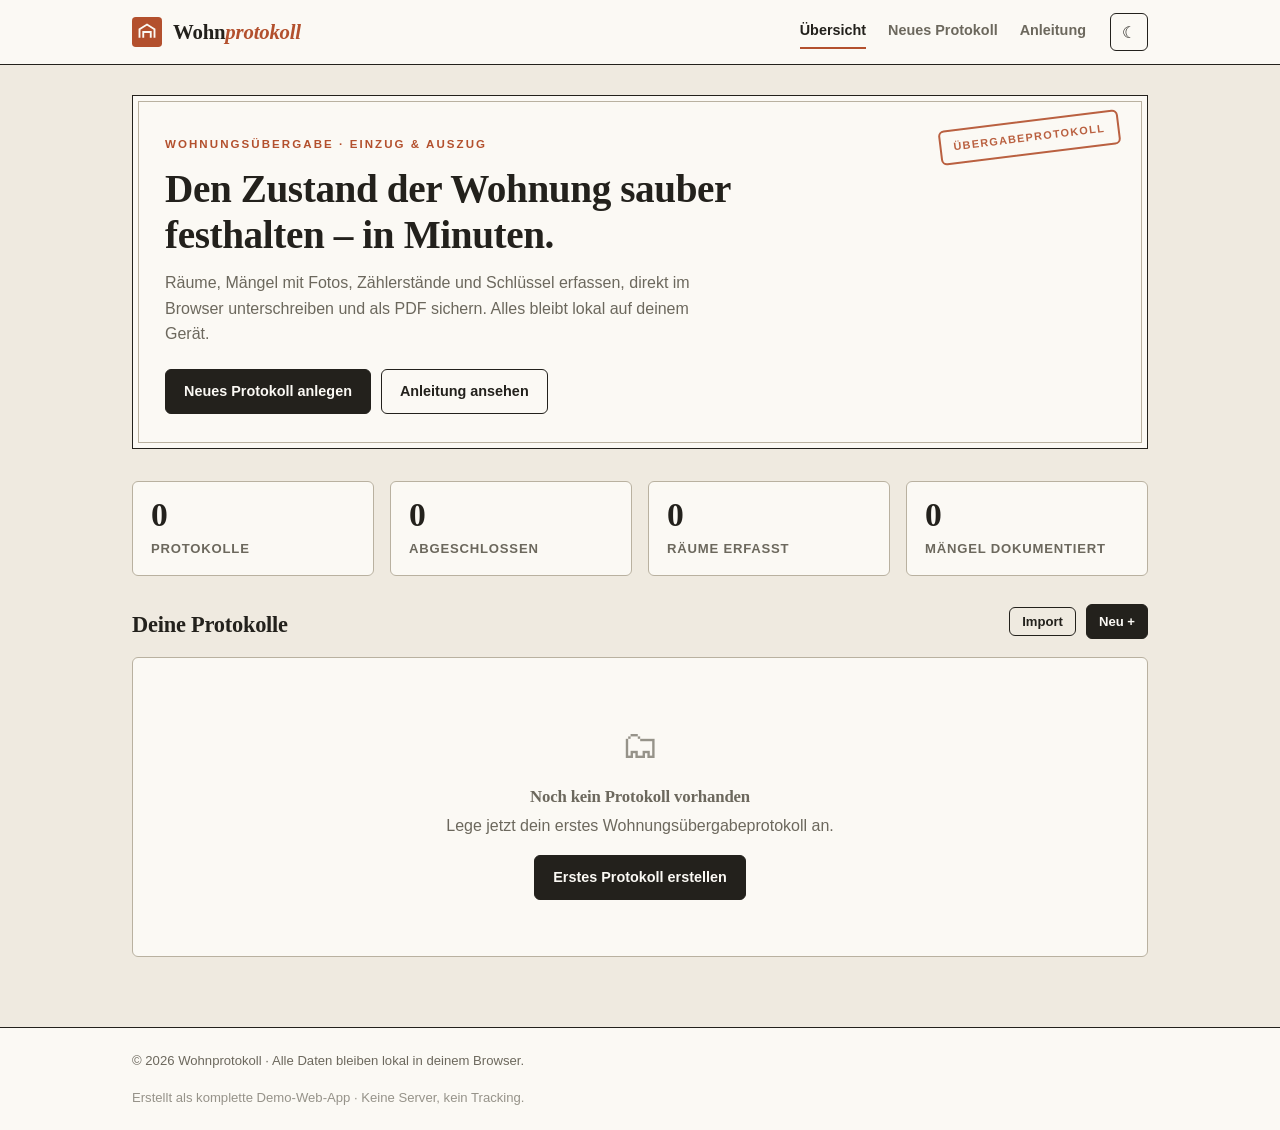
==== index.html @ 3a3f7403 "Wohnprotokoll: digitale Wohnungsübergabe (SPA) Vollständige Web-App für Einzugs-/Auszugsprotokolle: " ====
<!DOCTYPE html>
<html lang="de">
<head>
  <meta charset="UTF-8" />
  <meta name="viewport" content="width=device-width, initial-scale=1.0" />
  <meta name="description" content="Wohnprotokoll – Digitales Wohnungsübergabeprotokoll für Einzug und Auszug. Räume, Mängel, Zählerstände, Schlüssel und Unterschrift in einem Tool." />
  <meta name="theme-color" content="#4f46e5" />
  <title>Wohnprotokoll – Digitale Wohnungsübergabe</title>
  <link rel="icon" href="data:image/svg+xml,<svg xmlns='http://www.w3.org/2000/svg' viewBox='0 0 32 32'><rect width='32' height='32' fill='%23b3502d'/><path d='M8 22V13l8-5 8 5v9' fill='none' stroke='%23fbf9f4' stroke-width='2'/><path d='M12 22v-6h8v6' fill='none' stroke='%23fbf9f4' stroke-width='2'/></svg>" />
  <link rel="stylesheet" href="styles.css" />
</head>
<body>
  <!-- ============ TOPBAR ============ -->
  <header class="topbar">
    <div class="topbar__inner">
      <a class="brand" href="#/" data-link>
        <svg class="brand__logo" viewBox="0 0 32 32" aria-hidden="true">
          <rect width="32" height="32" rx="4" fill="currentColor"/>
          <path d="M8 22V13l8-5 8 5v9" fill="none" stroke="var(--surface)" stroke-width="2"/>
          <path d="M12 22v-6h8v6" fill="none" stroke="var(--surface)" stroke-width="2"/>
        </svg>
        <span class="brand__name">Wohn<span>protokoll</span></span>
      </a>
      <nav class="topnav">
        <a href="#/" data-link>Übersicht</a>
        <a href="#/neu" data-link>Neues Protokoll</a>
        <a href="#/info" data-link>Anleitung</a>
      </nav>
      <div class="topbar__actions">
        <button class="icon-btn" id="themeToggle" title="Hell / Dunkel umschalten" aria-label="Theme umschalten">☾</button>
      </div>
    </div>
  </header>

  <!-- ============ APP ROOT ============ -->
  <main id="app" class="app"></main>

  <!-- ============ TOASTS ============ -->
  <div id="toasts" class="toasts" aria-live="polite"></div>

  <!-- ============ FOOTER ============ -->
  <footer class="footer">
    <div class="footer__inner">
      <p>© <span id="year"></span> Wohnprotokoll · Alle Daten bleiben lokal in deinem Browser.</p>
      <p class="footer__muted">Erstellt als komplette Demo-Web-App · Keine Server, kein Tracking.</p>
    </div>
  </footer>

  <script src="storage.js"></script>
  <script src="app.js"></script>
</body>
</html>
---- styles.css ----
/* =========================================================
   Wohnprotokoll – Stylesheet
   Redaktioneller "Dokument"-Look: Papier, Tinte, Terrakotta-Akzent,
   Serifen-Headlines, Haarlinien statt Verläufe.
   ========================================================= */

:root {
  --paper: #efeae0;
  --surface: #fbf9f4;
  --surface-2: #f1ece1;
  --ink: #23211c;
  --ink-soft: #6c685d;
  --line: #d9d3c5;
  --line-strong: #b9b1a0;
  --accent: #b3502d;
  --accent-600: #8e3e22;
  --accent-soft: #f1e2d7;
  --ok: #4d7240;
  --ok-soft: #e4ead9;
  --warn: #a9791f;
  --warn-soft: #f1e7cd;
  --bad: #a23030;
  --bad-soft: #efdcd8;
  --radius: 6px;
  --radius-sm: 4px;
  --maxw: 1060px;
  --serif: "Iowan Old Style", "Palatino Linotype", "Book Antiqua", Georgia, "Times New Roman", serif;
  --sans: "Inter", -apple-system, BlinkMacSystemFont, "Segoe UI", Roboto, Helvetica, Arial, sans-serif;
  --mono: "SFMono-Regular", "JetBrains Mono", "Consolas", ui-monospace, monospace;
}

[data-theme="dark"] {
  --paper: #18160f;
  --surface: #211e16;
  --surface-2: #2a2619;
  --ink: #e9e3d4;
  --ink-soft: #a39d8c;
  --line: #38332476;
  --line: #39342a;
  --line-strong: #4f4938;
  --accent: #cf7048;
  --accent-600: #b35a35;
  --accent-soft: #2c2318;
  --ok-soft: #232b1c;
  --warn-soft: #2e2814;
  --bad-soft: #2e1c1a;
}

* { box-sizing: border-box; }
html, body { margin: 0; padding: 0; }

body {
  font-family: var(--sans);
  background: var(--paper);
  color: var(--ink);
  line-height: 1.6;
  -webkit-font-smoothing: antialiased;
  display: flex;
  flex-direction: column;
  min-height: 100vh;
  /* feine Papierstruktur */
  background-image: radial-gradient(var(--line) 0.5px, transparent 0.5px);
  background-size: 22px 22px;
}

h1, h2, h3 { font-family: var(--serif); font-weight: 600; line-height: 1.18; margin: 0 0 .4em; letter-spacing: -.01em; }
h1 { font-size: clamp(1.7rem, 3.2vw, 2.45rem); }
h2 { font-size: 1.4rem; }
h3 { font-size: 1.05rem; }
p { margin: 0 0 1rem; }
a { color: var(--accent); text-decoration: none; }
a:hover { text-decoration: underline; text-underline-offset: 3px; }

.kicker { font-family: var(--sans); font-size: .72rem; font-weight: 700; text-transform: uppercase; letter-spacing: .18em; color: var(--accent); }

/* ---------- Topbar ---------- */
.topbar {
  position: sticky; top: 0; z-index: 50;
  background: var(--surface);
  border-bottom: 1.5px solid var(--ink);
}
.topbar__inner {
  max-width: var(--maxw); margin: 0 auto; padding: 0 22px;
  height: 64px; display: flex; align-items: center; gap: 24px;
}
.brand { display: flex; align-items: center; gap: 11px; color: var(--ink); }
.brand:hover { text-decoration: none; }
.brand__logo { width: 30px; height: 30px; display: block; color: var(--accent); }
.brand__name { font-family: var(--serif); font-size: 1.3rem; font-weight: 600; letter-spacing: -.01em; }
.brand__name span { font-style: italic; color: var(--accent); }
.topnav { display: flex; gap: 22px; margin-left: auto; }
.topnav a {
  color: var(--ink-soft); font-weight: 600; font-size: .9rem;
  padding: 4px 0; border-bottom: 2px solid transparent; transition: .15s;
}
.topnav a:hover { color: var(--ink); text-decoration: none; }
.topnav a.active { color: var(--ink); border-bottom-color: var(--accent); }
.topbar__actions { display: flex; gap: 8px; }
.icon-btn {
  border: 1.5px solid var(--ink); background: transparent; color: var(--ink);
  width: 38px; height: 38px; border-radius: var(--radius); cursor: pointer; font-size: 1rem;
  display: grid; place-items: center; transition: .15s;
}
.icon-btn:hover { background: var(--ink); color: var(--surface); }

/* ---------- Layout ---------- */
.app { flex: 1; max-width: var(--maxw); width: 100%; margin: 0 auto; padding: 30px 22px 70px; }
.footer { border-top: 1.5px solid var(--ink); background: var(--surface); }
.footer__inner { max-width: var(--maxw); margin: 0 auto; padding: 22px; color: var(--ink-soft); font-size: .82rem; }
.footer__muted { opacity: .7; margin: 0; }

/* ---------- Masthead (statt Verlaufs-Hero) ---------- */
.masthead {
  border: 1.5px solid var(--ink); background: var(--surface);
  padding: 34px 32px; margin-bottom: 32px; position: relative;
}
.masthead::before {
  content: ""; position: absolute; inset: 5px; border: 1px solid var(--line-strong); pointer-events: none;
}
.masthead__in { position: relative; max-width: 640px; }
.masthead h1 { margin: 10px 0 12px; }
.masthead p { color: var(--ink-soft); max-width: 540px; }
.masthead .btn-row { margin-top: 22px; }
.stamp {
  position: absolute; top: 24px; right: 28px; transform: rotate(-7deg);
  border: 2px solid var(--accent); color: var(--accent); border-radius: var(--radius);
  font-family: var(--sans); font-weight: 800; text-transform: uppercase; letter-spacing: .12em;
  font-size: .68rem; padding: 7px 12px; opacity: .9;
}
@media (max-width: 560px){ .stamp { display: none; } }

/* ---------- Buttons ---------- */
.btn {
  display: inline-flex; align-items: center; gap: 8px; cursor: pointer;
  border: 1.5px solid var(--ink); border-radius: var(--radius);
  padding: 10px 18px; font-weight: 700; font-size: .9rem; font-family: var(--sans);
  background: transparent; color: var(--ink); transition: .14s; text-decoration: none;
}
.btn:hover { text-decoration: none; }
.btn:active { transform: translateY(1px); }
.btn--primary { background: var(--ink); color: var(--surface); border-color: var(--ink); }
.btn--primary:hover { background: var(--accent); border-color: var(--accent); }
.btn--ghost { background: transparent; }
.btn--ghost:hover { background: var(--surface-2); }
.btn--danger { border-color: var(--bad); color: var(--bad); }
.btn--danger:hover { background: var(--bad); color: var(--surface); }
.btn--sm { padding: 6px 12px; font-size: .82rem; }
.btn--block { width: 100%; justify-content: center; }
.btn:disabled { opacity: .45; cursor: not-allowed; }

/* ---------- Cards & grids ---------- */
.card {
  background: var(--surface); border: 1.5px solid var(--line-strong);
  border-radius: var(--radius); padding: 22px;
}
.grid { display: grid; gap: 16px; }
.grid--stats { grid-template-columns: repeat(auto-fit, minmax(170px, 1fr)); }
.grid--cards { grid-template-columns: repeat(auto-fill, minmax(290px, 1fr)); }
.grid--2 { grid-template-columns: 1fr 1fr; }
@media (max-width: 640px){ .grid--2 { grid-template-columns: 1fr; } }

.stat { background: var(--surface); border: 1.5px solid var(--line-strong); border-radius: var(--radius); padding: 16px 18px; }
.stat__num { font-family: var(--serif); font-size: 2.1rem; font-weight: 600; line-height: 1; }
.stat__label { color: var(--ink-soft); font-size: .82rem; font-weight: 600; margin-top: 6px; text-transform: uppercase; letter-spacing: .06em; }

/* ---------- Section header ---------- */
.section-head { display: flex; align-items: flex-end; justify-content: space-between; gap: 12px; margin: 6px 0 18px; flex-wrap: wrap; }
.section-head h2 { margin: 0; }

/* ---------- Protocol cards ---------- */
.pcard { display: flex; flex-direction: column; cursor: pointer; transition: .14s; overflow: hidden; padding: 0; }
.pcard:hover { border-color: var(--ink); transform: translateY(-2px); }
.pcard__top { padding: 18px 20px 14px; }
.pcard__type { display: inline-block; font-size: .68rem; font-weight: 800; text-transform: uppercase; letter-spacing: .12em; padding: 2px 0; margin-bottom: 12px; border-bottom: 2px solid; }
.type--einzug { color: var(--ok); }
.type--auszug { color: var(--warn); }
.pcard__addr { font-family: var(--serif); font-weight: 600; font-size: 1.15rem; }
.pcard__sub { color: var(--ink-soft); font-size: .85rem; }
.pcard__foot { display: flex; align-items: center; justify-content: space-between; padding: 11px 20px; border-top: 1px solid var(--line); font-size: .78rem; color: var(--ink-soft); }

/* ---------- Stepper (nummeriert, redaktionell) ---------- */
.stepper { display: flex; gap: 0; margin: 0 0 28px; border: 1.5px solid var(--line-strong); border-radius: var(--radius); overflow: hidden; overflow-x: auto; }
.step {
  display: flex; align-items: center; gap: 10px; padding: 12px 16px; cursor: pointer;
  font-weight: 600; font-size: .85rem; color: var(--ink-soft); white-space: nowrap; transition: .14s;
  border-right: 1px solid var(--line); flex: 1; min-width: max-content; background: var(--surface);
}
.step:last-child { border-right: none; }
.step:hover { background: var(--surface-2); color: var(--ink); }
.step.active { background: var(--ink); color: var(--surface); }
.step__dot { font-family: var(--mono); font-size: .82rem; font-weight: 700; opacity: .85; }
.step.done:not(.active) .step__dot { color: var(--ok); }

/* ---------- Forms ---------- */
.form-grid { display: grid; gap: 16px; grid-template-columns: 1fr 1fr; }
@media (max-width: 640px){ .form-grid { grid-template-columns: 1fr; } }
.field { display: flex; flex-direction: column; gap: 6px; }
.field--full { grid-column: 1 / -1; }
.field label { font-weight: 600; font-size: .8rem; text-transform: uppercase; letter-spacing: .05em; color: var(--ink-soft); }
.field .hint { color: var(--ink-soft); font-size: .78rem; }
input, select, textarea {
  font-family: inherit; font-size: .95rem; color: var(--ink);
  background: var(--surface); border: 1.5px solid var(--line-strong);
  border-radius: var(--radius-sm); padding: 10px 12px; transition: .14s; width: 100%;
}
input:focus, select:focus, textarea:focus { outline: none; border-color: var(--accent); box-shadow: inset 0 -2px 0 var(--accent); }
textarea { resize: vertical; min-height: 80px; }

/* ---------- Segmented control ---------- */
.segmented { display: inline-flex; border: 1.5px solid var(--ink); border-radius: var(--radius); overflow: hidden; }
.segmented button { border: none; background: transparent; color: var(--ink-soft); font-weight: 700; padding: 8px 20px; cursor: pointer; font-family: var(--sans); transition: .14s; border-right: 1.5px solid var(--ink); }
.segmented button:last-child { border-right: none; }
.segmented button.active { background: var(--ink); color: var(--surface); }

/* ---------- Room cards ---------- */
.room { border: 1.5px solid var(--line-strong); border-radius: var(--radius); margin-bottom: 16px; overflow: hidden; background: var(--surface); }
.room__head { display: flex; align-items: center; gap: 12px; padding: 13px 18px; border-bottom: 1px solid var(--line); }
.room__head input.room__name { font-family: var(--serif); font-weight: 600; font-size: 1.1rem; background: transparent; border: 1px solid transparent; max-width: 280px; padding: 4px 6px; }
.room__head input.room__name:hover { border-color: var(--line); }
.room__head input.room__name:focus { box-shadow: none; border-color: var(--accent); }
.room__body { padding: 18px; }
.room__meta { display: flex; gap: 8px; align-items: center; margin-left: auto; }

.cond-pills { display: flex; gap: 0; flex-wrap: wrap; margin-bottom: 16px; border: 1.5px solid var(--line-strong); border-radius: var(--radius); overflow: hidden; width: fit-content; }
.cond-pill { padding: 8px 16px; border: none; border-right: 1.5px solid var(--line-strong); background: var(--surface); cursor: pointer; font-weight: 600; font-size: .84rem; color: var(--ink-soft); transition: .14s; }
.cond-pill:last-child { border-right: none; }
.cond-pill[data-cond="gut"].active { background: var(--ok-soft); color: var(--ok); }
.cond-pill[data-cond="mittel"].active { background: var(--warn-soft); color: var(--warn); }
.cond-pill[data-cond="maengel"].active { background: var(--bad-soft); color: var(--bad); }

/* ---------- Defects ---------- */
.defect { display: flex; gap: 10px; align-items: flex-start; padding: 12px; border: 1px solid var(--line); border-left: 3px solid var(--warn); border-radius: var(--radius-sm); margin-bottom: 10px; background: var(--surface); }
.defect__thumbs { display: flex; gap: 8px; flex-wrap: wrap; margin-top: 8px; }
.thumb { position: relative; width: 70px; height: 70px; border-radius: 4px; overflow: hidden; border: 1px solid var(--line-strong); }
.thumb img { width: 100%; height: 100%; object-fit: cover; display: block; }
.thumb button { position: absolute; top: 2px; right: 2px; width: 20px; height: 20px; border-radius: 3px; border: none; background: rgba(0,0,0,.65); color: #fff; cursor: pointer; font-size: .7rem; line-height: 1; display: grid; place-items: center; }
.photo-btn { display: inline-flex; align-items: center; gap: 6px; cursor: pointer; font-size: .82rem; font-weight: 600; color: var(--accent); padding: 6px 12px; border: 1.5px dashed var(--accent); border-radius: var(--radius-sm); }
.photo-btn input { display: none; }
.defect__marker { color: var(--warn); font-weight: 800; padding-top: 9px; font-family: var(--mono); }

/* ---------- Meter / Keys rows ---------- */
.meter-row { display: grid; grid-template-columns: 1.4fr 1fr 1.4fr auto; gap: 10px; margin-bottom: 10px; align-items: center; }
@media (max-width: 640px){ .meter-row { grid-template-columns: 1fr 1fr; } }
.key-row { display: grid; grid-template-columns: 1.6fr 1fr auto; gap: 10px; margin-bottom: 10px; align-items: center; }
@media (max-width: 640px){ .key-row { grid-template-columns: 1fr 1fr; } }
.col-head { font-size: .72rem; text-transform: uppercase; letter-spacing: .08em; color: var(--ink-soft); font-weight: 700; }

/* ---------- Signature ---------- */
.sig-grid { display: grid; grid-template-columns: 1fr 1fr; gap: 22px; }
@media (max-width: 720px){ .sig-grid { grid-template-columns: 1fr; } }
.sig-pad { border: 1.5px solid var(--line-strong); border-bottom: 2px solid var(--ink); border-radius: var(--radius-sm); background: var(--surface); touch-action: none; cursor: crosshair; width: 100%; height: 170px; display: block; }
.sig-box label { font-family: var(--sans); font-weight: 700; font-size: .8rem; text-transform: uppercase; letter-spacing: .05em; color: var(--ink-soft); display: block; margin-bottom: 8px; }
.sig-actions { display: flex; gap: 10px; margin-top: 8px; align-items: center; }

/* ---------- Helpers ---------- */
.row { display: flex; gap: 10px; align-items: center; flex-wrap: wrap; }
.row--between { justify-content: space-between; }
.muted { color: var(--ink-soft); }
.tag { display: inline-block; padding: 2px 9px; border-radius: var(--radius-sm); font-size: .74rem; font-weight: 700; border: 1px solid var(--line-strong); color: var(--ink-soft); }
.tag--ok { color: var(--ok); border-color: var(--ok); }
.tag--bad { color: var(--bad); border-color: var(--bad); }
.icon-x { border: none; background: transparent; color: var(--ink-soft); cursor: pointer; font-size: 1.1rem; padding: 4px 9px; border-radius: var(--radius-sm); font-family: var(--mono); }
.icon-x:hover { background: var(--bad-soft); color: var(--bad); }
.spacer { height: 16px; }
.empty { text-align: center; padding: 56px 20px; color: var(--ink-soft); }
.empty__emoji { font-size: 2.4rem; display: block; margin-bottom: 12px; opacity: .7; }
.divider { height: 0; border: 0; border-top: 1px solid var(--line); margin: 22px 0; }
.progress { height: 7px; background: var(--surface-2); border: 1px solid var(--line); border-radius: 999px; overflow: hidden; }
.progress__bar { height: 100%; background: var(--accent); transition: width .4s; }

/* ---------- Editor footer bar ---------- */
.editbar {
  position: sticky; bottom: 0; z-index: 30; margin-top: 26px;
  background: var(--surface); border: 1.5px solid var(--ink);
  border-radius: var(--radius); padding: 11px 16px; display: flex; align-items: center; gap: 12px;
}
.editbar .grow { flex: 1; }
.save-state { font-size: .8rem; color: var(--ink-soft); font-family: var(--mono); }

/* ---------- Toasts ---------- */
.toasts { position: fixed; bottom: 22px; right: 22px; z-index: 200; display: flex; flex-direction: column; gap: 10px; }
.toast { background: var(--ink); color: var(--surface); border-radius: var(--radius); padding: 12px 16px; font-weight: 600; font-size: .88rem; min-width: 200px; animation: slideIn .25s ease; border-left: 3px solid var(--accent); }
.toast--ok { border-left-color: var(--ok); }
.toast--bad { border-left-color: var(--bad); }
@keyframes slideIn { from { transform: translateX(20px); opacity: 0; } to { transform: none; opacity: 1; } }

/* ---------- Info page ---------- */
.steps-list { counter-reset: s; list-style: none; padding: 0; display: grid; gap: 16px; }
.steps-list li { counter-increment: s; display: flex; gap: 16px; align-items: flex-start; }
.steps-list li::before { content: counter(s, decimal-leading-zero); flex: 0 0 auto; font-family: var(--serif); font-size: 1.3rem; color: var(--accent); width: 38px; }
.feature-grid { display: grid; grid-template-columns: repeat(auto-fill, minmax(220px,1fr)); gap: 0; border: 1.5px solid var(--line-strong); border-radius: var(--radius); overflow: hidden; }
.feature { padding: 20px; border-right: 1px solid var(--line); border-bottom: 1px solid var(--line); background: var(--surface); }
.feature__icon { font-size: 1.4rem; }

/* ---------- Summary / Print ---------- */
.summary { background: var(--surface); }
.summary h1 { margin-bottom: 2px; }
.sum-table { width: 100%; border-collapse: collapse; margin: 8px 0 18px; }
.sum-table th, .sum-table td { text-align: left; padding: 8px 10px; border-bottom: 1px solid var(--line); font-size: .9rem; vertical-align: top; }
.sum-table th { font-size: .72rem; text-transform: uppercase; letter-spacing: .06em; color: var(--ink-soft); font-weight: 700; }
.sum-room { border: 1px solid var(--line-strong); border-radius: var(--radius-sm); padding: 14px; margin-bottom: 12px; }
.sum-photos { display: flex; gap: 8px; flex-wrap: wrap; margin-top: 8px; }
.sum-photos img { width: 110px; height: 90px; object-fit: cover; border-radius: 4px; border: 1px solid var(--line-strong); }
.sum-sigs { display: grid; grid-template-columns: 1fr 1fr; gap: 24px; margin-top: 10px; }
.sum-sig img { max-width: 100%; height: 90px; object-fit: contain; border-bottom: 1.5px solid var(--ink); }

@media print {
  .topbar, .footer, .toasts, .editbar, .no-print { display: none !important; }
  body { background: #fff; background-image: none; }
  .app { max-width: none; padding: 0; }
  .card, .sum-room { break-inside: avoid; }
}
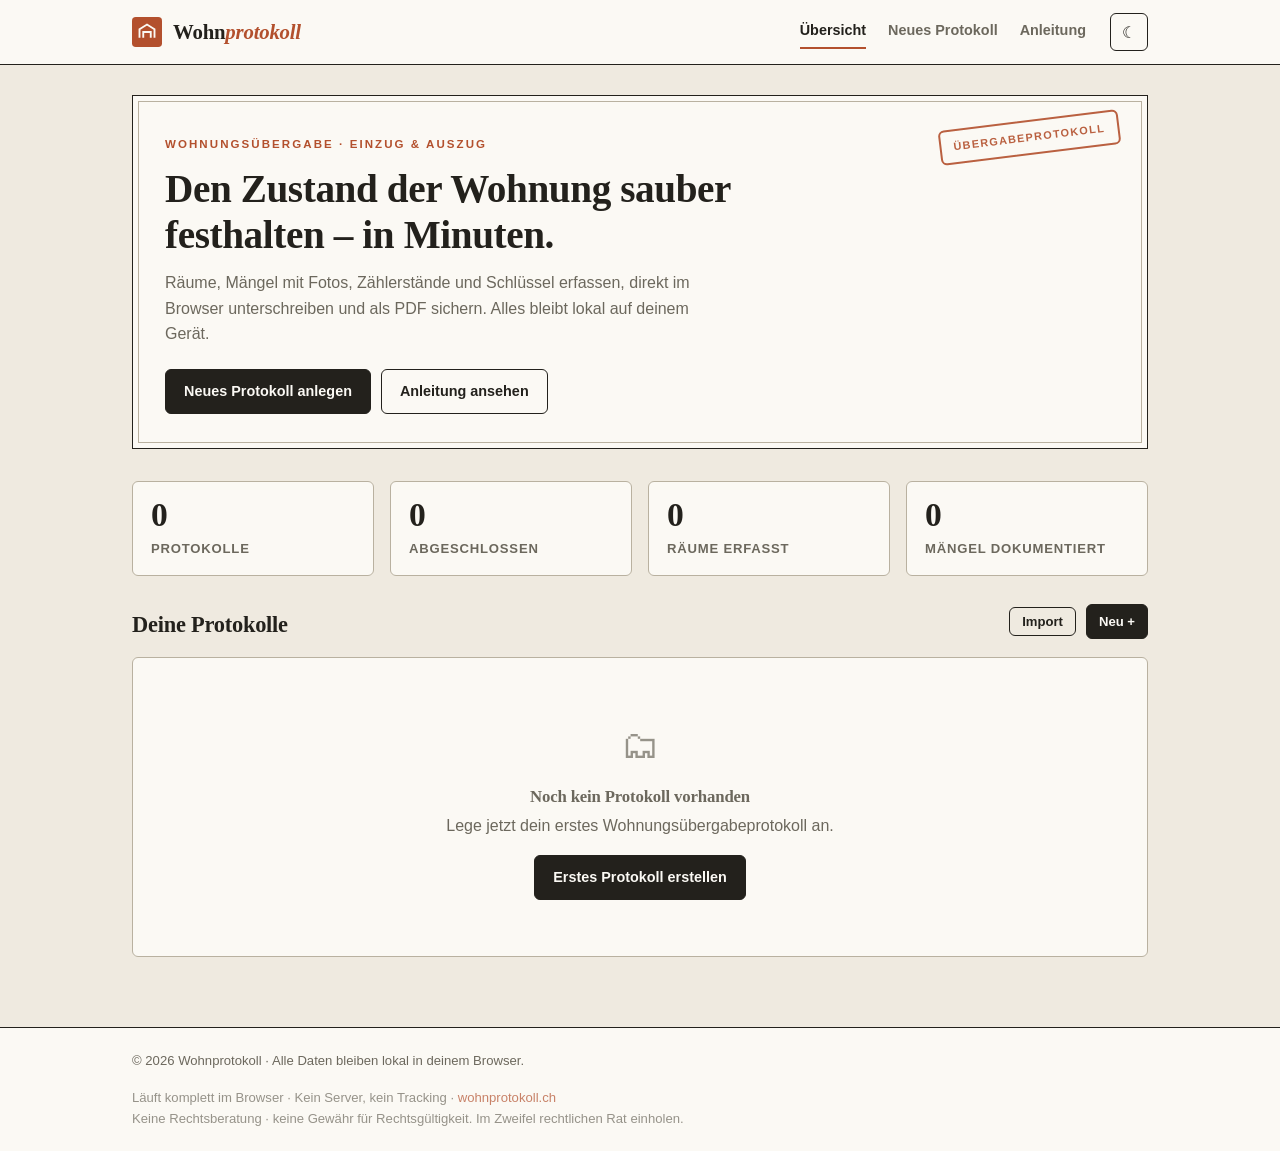
==== commit af09369d: "new commit" ====
--- a/index.html
+++ b/index.html
@@ -3,10 +3,24 @@
 <head>
   <meta charset="UTF-8" />
   <meta name="viewport" content="width=device-width, initial-scale=1.0" />
-  <meta name="description" content="Wohnprotokoll – Digitales Wohnungsübergabeprotokoll für Einzug und Auszug. Räume, Mängel, Zählerstände, Schlüssel und Unterschrift in einem Tool." />
-  <meta name="theme-color" content="#4f46e5" />
+  <meta name="description" content="Wohnprotokoll – Digitales Wohnungsübergabeprotokoll für Einzug und Auszug. Räume, Mängel, Zählerstände, Schlüssel und Unterschrift in einem Tool. Alles lokal im Browser, ohne Server und ohne Tracking." />
+  <meta name="theme-color" content="#b3502d" media="(prefers-color-scheme: light)" />
+  <meta name="theme-color" content="#18160f" media="(prefers-color-scheme: dark)" />
+  <link rel="canonical" href="https://wohnprotokoll.ch/" />
   <title>Wohnprotokoll – Digitale Wohnungsübergabe</title>
+
+  <!-- Social Sharing (Open Graph / Twitter) -->
+  <meta property="og:type" content="website" />
+  <meta property="og:title" content="Wohnprotokoll – Digitale Wohnungsübergabe" />
+  <meta property="og:description" content="Digitales Wohnungsübergabeprotokoll für Einzug & Auszug – Räume, Mängel, Zählerstände, Schlüssel und Unterschrift. Komplett lokal im Browser, ohne Server, ohne Tracking." />
+  <meta property="og:url" content="https://wohnprotokoll.ch/" />
+  <meta property="og:locale" content="de_CH" />
+  <meta name="twitter:card" content="summary" />
+  <meta name="twitter:title" content="Wohnprotokoll – Digitale Wohnungsübergabe" />
+  <meta name="twitter:description" content="Digitales Wohnungsübergabeprotokoll für Einzug & Auszug – komplett lokal im Browser." />
+
   <link rel="icon" href="data:image/svg+xml,<svg xmlns='http://www.w3.org/2000/svg' viewBox='0 0 32 32'><rect width='32' height='32' fill='%23b3502d'/><path d='M8 22V13l8-5 8 5v9' fill='none' stroke='%23fbf9f4' stroke-width='2'/><path d='M12 22v-6h8v6' fill='none' stroke='%23fbf9f4' stroke-width='2'/></svg>" />
+  <link rel="apple-touch-icon" href="data:image/svg+xml,<svg xmlns='http://www.w3.org/2000/svg' viewBox='0 0 32 32'><rect width='32' height='32' fill='%23b3502d'/><path d='M8 22V13l8-5 8 5v9' fill='none' stroke='%23fbf9f4' stroke-width='2'/><path d='M12 22v-6h8v6' fill='none' stroke='%23fbf9f4' stroke-width='2'/></svg>" />
   <link rel="stylesheet" href="styles.css" />
 </head>
 <body>
@@ -42,7 +56,8 @@
   <footer class="footer">
     <div class="footer__inner">
       <p>© <span id="year"></span> Wohnprotokoll · Alle Daten bleiben lokal in deinem Browser.</p>
-      <p class="footer__muted">Erstellt als komplette Demo-Web-App · Keine Server, kein Tracking.</p>
+      <p class="footer__muted">Läuft komplett im Browser · Kein Server, kein Tracking · <a href="https://wohnprotokoll.ch/">wohnprotokoll.ch</a></p>
+      <p class="footer__muted">Keine Rechtsberatung · keine Gewähr für Rechtsgültigkeit. Im Zweifel rechtlichen Rat einholen.</p>
     </div>
   </footer>
 
--- a/styles.css
+++ b/styles.css
@@ -159,6 +159,20 @@
 .grid--2 { grid-template-columns: 1fr 1fr; }
 @media (max-width: 640px){ .grid--2 { grid-template-columns: 1fr; } }
 
+/* ---------- Suche (Dashboard) ---------- */
+.search {
+  display: flex; align-items: center; gap: 10px;
+  background: var(--surface); border: 1.5px solid var(--line-strong);
+  border-radius: var(--radius); padding: 8px 14px; margin: 0 0 18px;
+}
+.search:focus-within { border-color: var(--ink); }
+.search__icon { font-size: .95rem; opacity: .7; }
+.search__input {
+  flex: 1; border: 0; background: transparent; padding: 4px 0;
+  font: inherit; color: var(--ink); outline: none;
+}
+.search__count { font-size: .8rem; color: var(--ink-soft); white-space: nowrap; }
+
 .stat { background: var(--surface); border: 1.5px solid var(--line-strong); border-radius: var(--radius); padding: 16px 18px; }
 .stat__num { font-family: var(--serif); font-size: 2.1rem; font-weight: 600; line-height: 1; }
 .stat__label { color: var(--ink-soft); font-size: .82rem; font-weight: 600; margin-top: 6px; text-transform: uppercase; letter-spacing: .06em; }
@@ -237,6 +251,27 @@
 .photo-btn { display: inline-flex; align-items: center; gap: 6px; cursor: pointer; font-size: .82rem; font-weight: 600; color: var(--accent); padding: 6px 12px; border: 1.5px dashed var(--accent); border-radius: var(--radius-sm); }
 .photo-btn input { display: none; }
 .defect__marker { color: var(--warn); font-weight: 800; padding-top: 9px; font-family: var(--mono); }
+.defect__meta { display: grid; grid-template-columns: minmax(160px, 220px) 1fr; gap: 10px; margin-top: 8px; }
+@media (max-width: 560px){ .defect__meta { grid-template-columns: 1fr; } }
+.defect__select { padding: 8px 10px; border: 1.5px solid var(--line-strong); border-radius: var(--radius-sm); background: var(--surface); color: var(--ink); font-family: inherit; font-size: .9rem; }
+
+/* ---------- Element-Checkliste ---------- */
+.items { border-top: 1px solid var(--line); }
+.item-row { display: grid; grid-template-columns: minmax(130px, 1.5fr) auto minmax(120px, 1.4fr) auto; gap: 10px; align-items: center; padding: 7px 0; border-bottom: 1px solid var(--line); }
+.item-row--head { padding: 4px 0; border-bottom: 1.5px solid var(--line-strong); }
+.item-row input { padding: 7px 10px; }
+@media (max-width: 640px){
+  .item-row { grid-template-columns: 1fr auto auto; }
+  .item-row > :nth-child(3) { grid-column: 1 / -1; }
+  .item-row--head { display: none; }
+}
+.cond-mini { display: inline-flex; border: 1.5px solid var(--line-strong); border-radius: var(--radius-sm); overflow: hidden; }
+.cond-mini__btn { width: 32px; height: 32px; border: none; border-right: 1.5px solid var(--line-strong); background: var(--surface); color: var(--ink-soft); font-weight: 800; font-size: .8rem; cursor: pointer; transition: .12s; font-family: var(--mono); }
+.cond-mini__btn:last-child { border-right: none; }
+.cond-mini__btn:hover { background: var(--surface-2); }
+.cond-mini__btn[data-cond="gut"].active { background: var(--ok); color: #fff; }
+.cond-mini__btn[data-cond="mittel"].active { background: var(--warn); color: #fff; }
+.cond-mini__btn[data-cond="maengel"].active { background: var(--bad); color: #fff; }
 
 /* ---------- Meter / Keys rows ---------- */
 .meter-row { display: grid; grid-template-columns: 1.4fr 1fr 1.4fr auto; gap: 10px; margin-bottom: 10px; align-items: center; }
@@ -304,9 +339,17 @@
 .sum-sigs { display: grid; grid-template-columns: 1fr 1fr; gap: 24px; margin-top: 10px; }
 .sum-sig img { max-width: 100%; height: 90px; object-fit: contain; border-bottom: 1.5px solid var(--ink); }
 
+.disclaimer {
+  margin-top: 24px; padding: 12px 14px;
+  border: 1px solid var(--line-strong); border-radius: var(--radius-sm);
+  background: var(--surface-2); color: var(--ink-soft);
+  font-size: .78rem; line-height: 1.5;
+}
+
 @media print {
   .topbar, .footer, .toasts, .editbar, .no-print { display: none !important; }
   body { background: #fff; background-image: none; }
   .app { max-width: none; padding: 0; }
-  .card, .sum-room { break-inside: avoid; }
-}
+  .card, .sum-room, .disclaimer { break-inside: avoid; }
+  .disclaimer { background: #fff; }
+}
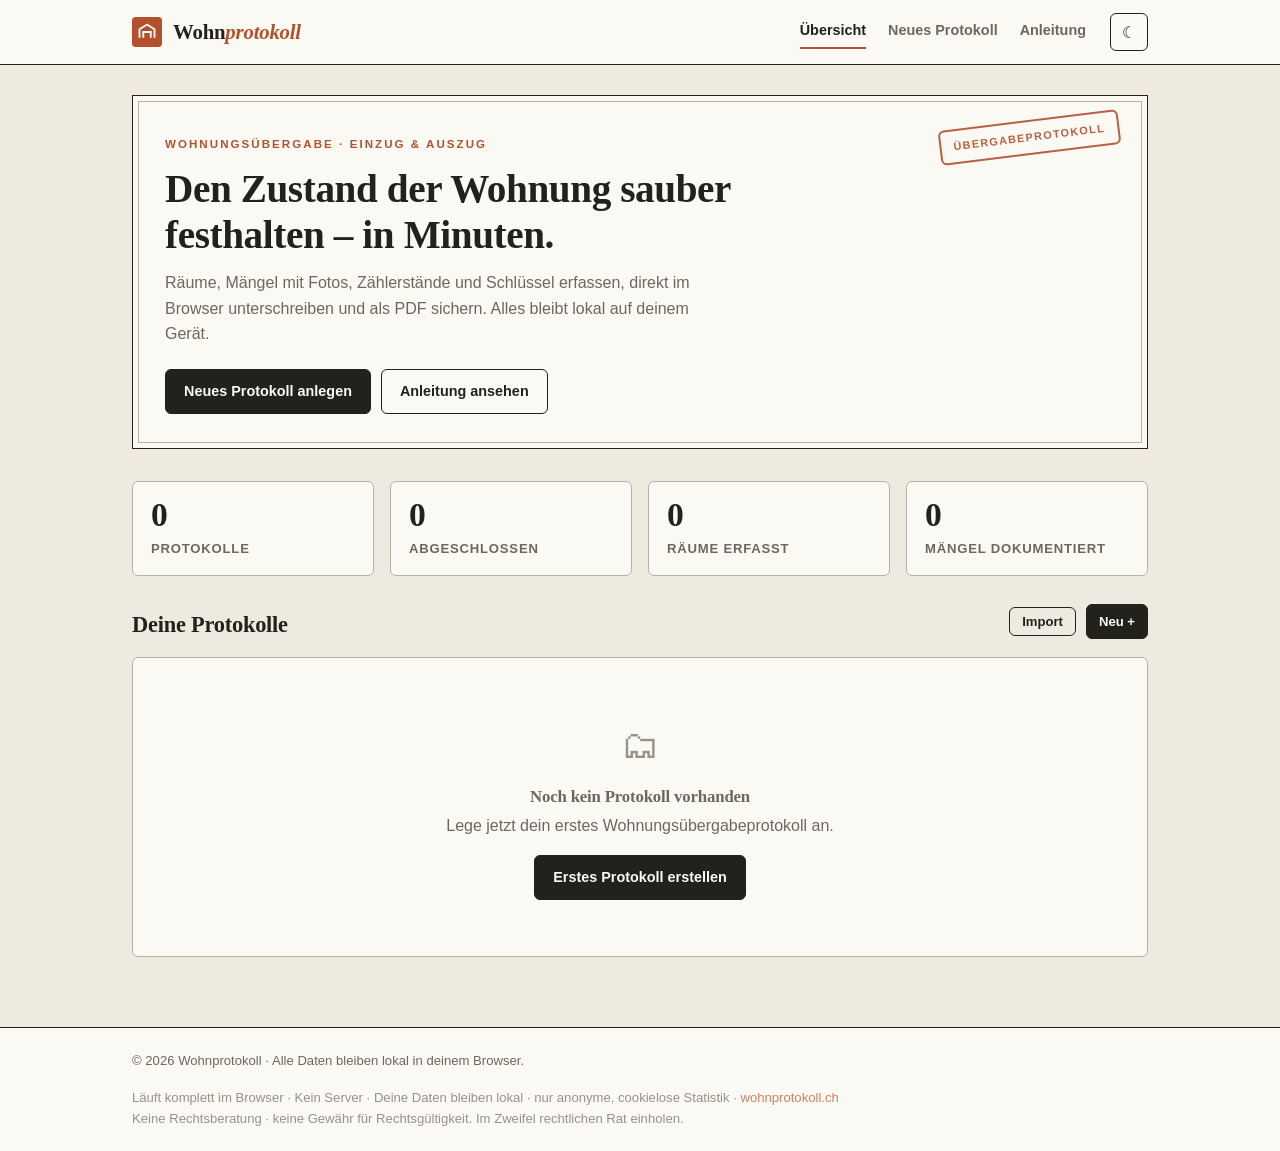
==== commit 998a324f: "w" ====
--- a/index.html
+++ b/index.html
@@ -3,7 +3,7 @@
 <head>
   <meta charset="UTF-8" />
   <meta name="viewport" content="width=device-width, initial-scale=1.0" />
-  <meta name="description" content="Wohnprotokoll – Digitales Wohnungsübergabeprotokoll für Einzug und Auszug. Räume, Mängel, Zählerstände, Schlüssel und Unterschrift in einem Tool. Alles lokal im Browser, ohne Server und ohne Tracking." />
+  <meta name="description" content="Wohnprotokoll – Digitales Wohnungsübergabeprotokoll für Einzug und Auszug. Räume, Mängel, Zählerstände, Schlüssel und Unterschrift in einem Tool. Deine Daten bleiben lokal im Browser, ohne Server – nur anonyme, cookielose Aufrufstatistik." />
   <meta name="theme-color" content="#b3502d" media="(prefers-color-scheme: light)" />
   <meta name="theme-color" content="#18160f" media="(prefers-color-scheme: dark)" />
   <link rel="canonical" href="https://wohnprotokoll.ch/" />
@@ -12,7 +12,7 @@
   <!-- Social Sharing (Open Graph / Twitter) -->
   <meta property="og:type" content="website" />
   <meta property="og:title" content="Wohnprotokoll – Digitale Wohnungsübergabe" />
-  <meta property="og:description" content="Digitales Wohnungsübergabeprotokoll für Einzug & Auszug – Räume, Mängel, Zählerstände, Schlüssel und Unterschrift. Komplett lokal im Browser, ohne Server, ohne Tracking." />
+  <meta property="og:description" content="Digitales Wohnungsübergabeprotokoll für Einzug & Auszug – Räume, Mängel, Zählerstände, Schlüssel und Unterschrift. Deine Daten bleiben lokal im Browser, ohne Server – nur anonyme, cookielose Aufrufstatistik." />
   <meta property="og:url" content="https://wohnprotokoll.ch/" />
   <meta property="og:locale" content="de_CH" />
   <meta name="twitter:card" content="summary" />
@@ -56,12 +56,15 @@
   <footer class="footer">
     <div class="footer__inner">
       <p>© <span id="year"></span> Wohnprotokoll · Alle Daten bleiben lokal in deinem Browser.</p>
-      <p class="footer__muted">Läuft komplett im Browser · Kein Server, kein Tracking · <a href="https://wohnprotokoll.ch/">wohnprotokoll.ch</a></p>
+      <p class="footer__muted">Läuft komplett im Browser · Kein Server · Deine Daten bleiben lokal · nur anonyme, cookielose Statistik · <a href="https://wohnprotokoll.ch/">wohnprotokoll.ch</a></p>
       <p class="footer__muted">Keine Rechtsberatung · keine Gewähr für Rechtsgültigkeit. Im Zweifel rechtlichen Rat einholen.</p>
     </div>
   </footer>
 
   <script src="storage.js"></script>
   <script src="app.js"></script>
+
+  <!-- Vercel Web Analytics (anonym, cookielos – nur Aufrufstatistik) -->
+  <script defer src="/_vercel/insights/script.js"></script>
 </body>
 </html>
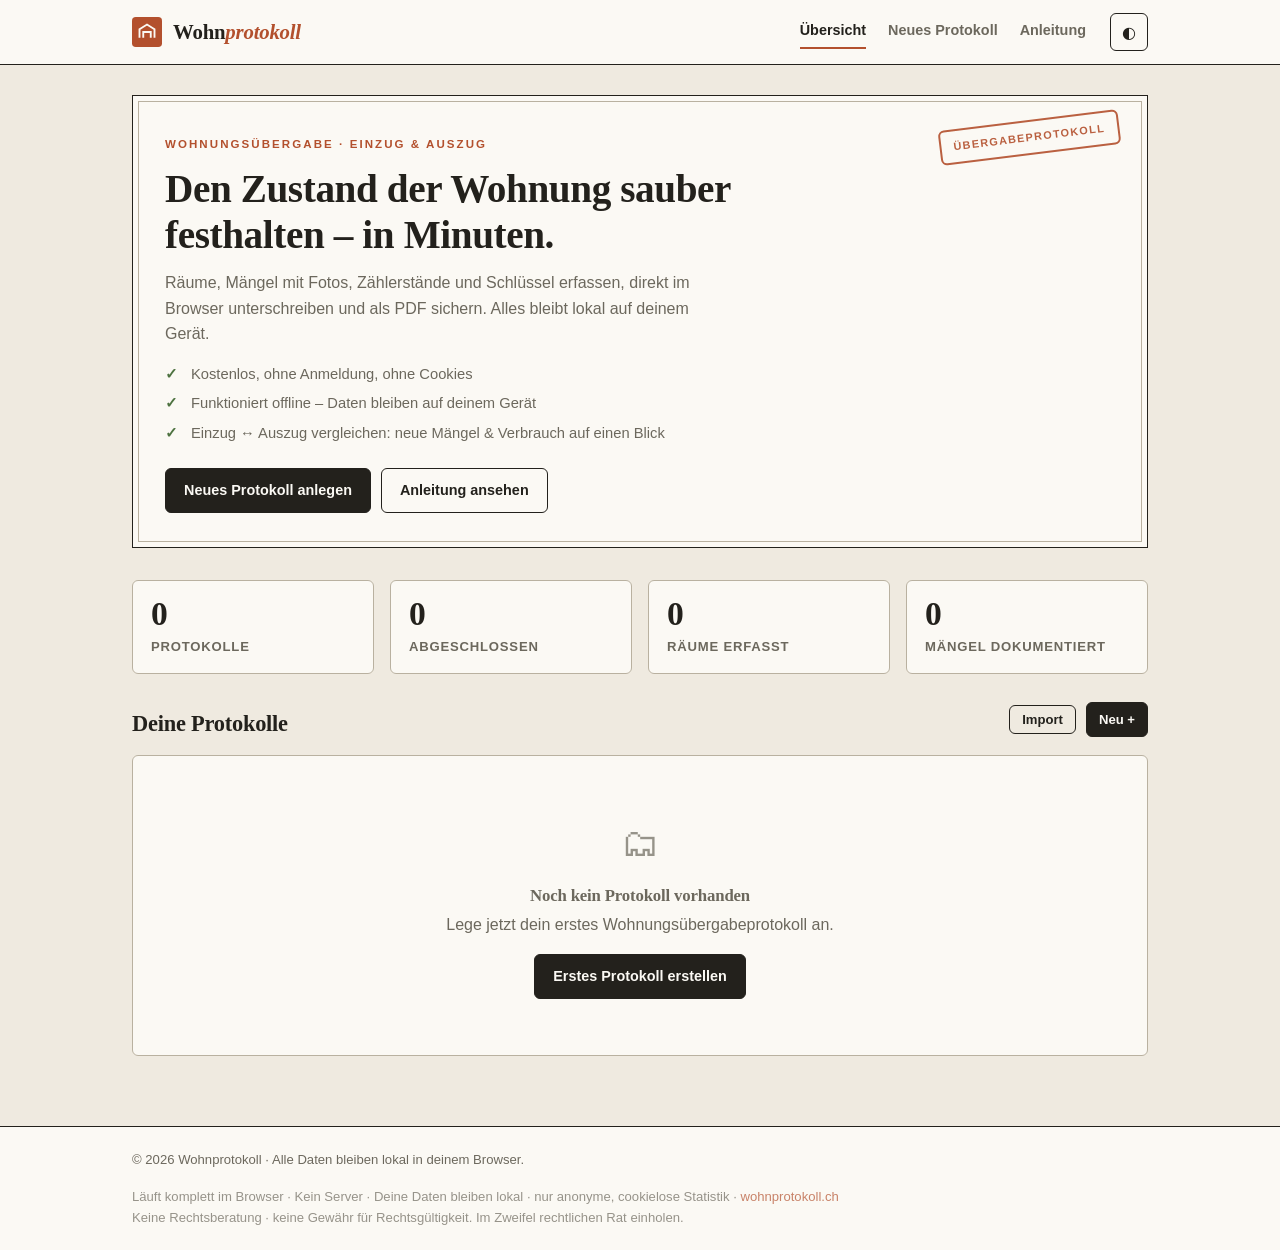
==== commit c648e50a: "d" ====
--- a/index.html
+++ b/index.html
@@ -3,7 +3,7 @@
 <head>
   <meta charset="UTF-8" />
   <meta name="viewport" content="width=device-width, initial-scale=1.0" />
-  <meta name="description" content="Wohnprotokoll – Digitales Wohnungsübergabeprotokoll für Einzug und Auszug. Räume, Mängel, Zählerstände, Schlüssel und Unterschrift in einem Tool. Deine Daten bleiben lokal im Browser, ohne Server – nur anonyme, cookielose Aufrufstatistik." />
+  <meta name="description" content="Digitales Wohnungsübergabeprotokoll für Einzug & Auszug: Räume, Mängel, Zählerstände, Schlüssel & Unterschrift. Komplett lokal im Browser, ohne Server." />
   <meta name="theme-color" content="#b3502d" media="(prefers-color-scheme: light)" />
   <meta name="theme-color" content="#18160f" media="(prefers-color-scheme: dark)" />
   <link rel="canonical" href="https://wohnprotokoll.ch/" />
@@ -11,19 +11,93 @@
 
   <!-- Social Sharing (Open Graph / Twitter) -->
   <meta property="og:type" content="website" />
+  <meta property="og:site_name" content="Wohnprotokoll" />
   <meta property="og:title" content="Wohnprotokoll – Digitale Wohnungsübergabe" />
-  <meta property="og:description" content="Digitales Wohnungsübergabeprotokoll für Einzug & Auszug – Räume, Mängel, Zählerstände, Schlüssel und Unterschrift. Deine Daten bleiben lokal im Browser, ohne Server – nur anonyme, cookielose Aufrufstatistik." />
+  <meta property="og:description" content="Wohnungsübergabe für Einzug & Auszug: Räume, Mängel, Zählerstände, Schlüssel & Unterschrift – komplett lokal im Browser." />
   <meta property="og:url" content="https://wohnprotokoll.ch/" />
   <meta property="og:locale" content="de_CH" />
-  <meta name="twitter:card" content="summary" />
+  <meta property="og:image" content="https://wohnprotokoll.ch/image.png" />
+  <meta property="og:image:width" content="1200" />
+  <meta property="og:image:height" content="630" />
+  <meta property="og:image:alt" content="Wohnprotokoll – Digitale Wohnungsübergabe" />
+  <meta name="twitter:card" content="summary_large_image" />
   <meta name="twitter:title" content="Wohnprotokoll – Digitale Wohnungsübergabe" />
   <meta name="twitter:description" content="Digitales Wohnungsübergabeprotokoll für Einzug & Auszug – komplett lokal im Browser." />
+  <meta name="twitter:image" content="https://wohnprotokoll.ch/image.png" />
+
+  <!-- Structured Data: kostenlose Web-App -->
+  <script type="application/ld+json">
+  {
+    "@context": "https://schema.org",
+    "@type": "WebApplication",
+    "name": "Wohnprotokoll",
+    "url": "https://wohnprotokoll.ch/",
+    "description": "Digitales Wohnungsübergabeprotokoll für Einzug und Auszug – Räume, Mängel, Zählerstände, Schlüssel und Unterschrift. Läuft komplett im Browser, deine Daten bleiben lokal.",
+    "applicationCategory": "BusinessApplication",
+    "operatingSystem": "Web",
+    "inLanguage": "de-CH",
+    "offers": {
+      "@type": "Offer",
+      "price": "0",
+      "priceCurrency": "CHF"
+    }
+  }
+  </script>
+
+  <!-- Structured Data: FAQ (gleiche Inhalte wie auf der Info-Seite) -->
+  <script type="application/ld+json">
+  {
+    "@context": "https://schema.org",
+    "@type": "FAQPage",
+    "mainEntity": [
+      {
+        "@type": "Question",
+        "name": "Ist Wohnprotokoll wirklich kostenlos?",
+        "acceptedAnswer": { "@type": "Answer", "text": "Ja, komplett. Keine Anmeldung, kein Abo, keine versteckten Kosten. Die App läuft vollständig im Browser – es gibt keinen Server." }
+      },
+      {
+        "@type": "Question",
+        "name": "Wo werden meine Daten gespeichert?",
+        "acceptedAnswer": { "@type": "Answer", "text": "Ausschließlich lokal auf deinem Gerät im Browser-Speicher. Nichts wird hochgeladen. Regelmäßige Backups als JSON oder PDF werden empfohlen." }
+      },
+      {
+        "@type": "Question",
+        "name": "Ist das Protokoll rechtsgültig?",
+        "acceptedAnswer": { "@type": "Answer", "text": "Das Protokoll dokumentiert den Zustand der Wohnung und wird von beiden Parteien unterschrieben – als Beweismittel wertvoll. Es ersetzt aber keine Rechtsberatung." }
+      },
+      {
+        "@type": "Question",
+        "name": "Funktioniert die App offline?",
+        "acceptedAnswer": { "@type": "Answer", "text": "Ja. Einmal geöffnet, funktioniert alles auch ohne Internet. Auf dem Handy lässt sie sich wie eine App installieren." }
+      },
+      {
+        "@type": "Question",
+        "name": "Wie komme ich vom Einzugs- zum Auszugsprotokoll?",
+        "acceptedAnswer": { "@type": "Answer", "text": "Beim Anlegen „auf bestehendem Protokoll aufbauen" wählen: Adresse, Räume, Zähler und Schlüssel werden übernommen, Mängel gelten als bestehend. Danach lassen sich beide Protokolle vergleichen – neue Mängel und Verbrauch auf einen Blick." }
+      },
+      {
+        "@type": "Question",
+        "name": "Wie übertrage ich Protokolle auf ein anderes Gerät?",
+        "acceptedAnswer": { "@type": "Answer", "text": "In der Übersicht ein Backup als JSON-Datei exportieren und auf dem anderen Gerät importieren. Einzelne Protokolle lassen sich auch direkt teilen." }
+      }
+    ]
+  }
+  </script>
 
   <link rel="icon" href="data:image/svg+xml,<svg xmlns='http://www.w3.org/2000/svg' viewBox='0 0 32 32'><rect width='32' height='32' fill='%23b3502d'/><path d='M8 22V13l8-5 8 5v9' fill='none' stroke='%23fbf9f4' stroke-width='2'/><path d='M12 22v-6h8v6' fill='none' stroke='%23fbf9f4' stroke-width='2'/></svg>" />
-  <link rel="apple-touch-icon" href="data:image/svg+xml,<svg xmlns='http://www.w3.org/2000/svg' viewBox='0 0 32 32'><rect width='32' height='32' fill='%23b3502d'/><path d='M8 22V13l8-5 8 5v9' fill='none' stroke='%23fbf9f4' stroke-width='2'/><path d='M12 22v-6h8v6' fill='none' stroke='%23fbf9f4' stroke-width='2'/></svg>" />
+  <link rel="apple-touch-icon" href="/icon.svg" />
+
+  <!-- PWA: installierbar & offline -->
+  <link rel="manifest" href="/manifest.json" />
+  <meta name="apple-mobile-web-app-capable" content="yes" />
+  <meta name="apple-mobile-web-app-status-bar-style" content="default" />
+  <meta name="apple-mobile-web-app-title" content="Wohnprotokoll" />
+
   <link rel="stylesheet" href="styles.css" />
 </head>
 <body>
+  <a class="skip-link" href="#app">Zum Inhalt springen</a>
+
   <!-- ============ TOPBAR ============ -->
   <header class="topbar">
     <div class="topbar__inner">
@@ -35,19 +109,44 @@
         </svg>
         <span class="brand__name">Wohn<span>protokoll</span></span>
       </a>
-      <nav class="topnav">
+      <nav class="topnav" id="topnav">
         <a href="#/" data-link>Übersicht</a>
         <a href="#/neu" data-link>Neues Protokoll</a>
         <a href="#/info" data-link>Anleitung</a>
       </nav>
       <div class="topbar__actions">
         <button class="icon-btn" id="themeToggle" title="Hell / Dunkel umschalten" aria-label="Theme umschalten">☾</button>
+        <button class="icon-btn icon-btn--menu" id="navToggle" title="Menü" aria-label="Menü öffnen" aria-expanded="false" aria-controls="topnav">
+          <span class="burger" aria-hidden="true"></span>
+        </button>
       </div>
     </div>
   </header>
 
   <!-- ============ APP ROOT ============ -->
-  <main id="app" class="app"></main>
+  <!-- Statischer Inhalt für Crawler & Link-Vorschau-Bots (kein JS).
+       Wird von app.js beim Start automatisch durch die App ersetzt. -->
+  <main id="app" class="app">
+    <noscript>
+      <p>Diese App benötigt JavaScript. Bitte aktiviere es in deinem Browser.</p>
+    </noscript>
+    <h1>Wohnprotokoll – Digitale Wohnungsübergabe</h1>
+    <p>
+      Erstelle ein vollständiges Wohnungsübergabeprotokoll für Einzug und Auszug –
+      direkt im Browser, ohne Anmeldung und ohne Server. Deine Daten bleiben lokal
+      auf deinem Gerät gespeichert.
+    </p>
+    <ul>
+      <li>Wohnungsvorlagen: Räume, Zähler und Schlüssel in Sekunden vorbereitet</li>
+      <li>Räume und ihren Zustand dokumentieren</li>
+      <li>Mängel mit Fotos festhalten</li>
+      <li>Zählerstände für Strom, Wasser und Gas erfassen</li>
+      <li>Schlüsselübergabe protokollieren</li>
+      <li>Digital unterschreiben und als PDF exportieren</li>
+      <li>Einzug und Auszug vergleichen: neue Mängel und Verbrauch auf einen Blick</li>
+    </ul>
+    <p>Kostenlos · keine Cookies · nur anonyme Aufrufstatistik.</p>
+  </main>
 
   <!-- ============ TOASTS ============ -->
   <div id="toasts" class="toasts" aria-live="polite"></div>
--- a/styles.css
+++ b/styles.css
@@ -63,7 +63,7 @@
   background-size: 22px 22px;
 }
 
-h1, h2, h3 { font-family: var(--serif); font-weight: 600; line-height: 1.18; margin: 0 0 .4em; letter-spacing: -.01em; }
+h1, h2, h3 { font-family: var(--serif); font-weight: 600; line-height: 1.18; margin: 0 0 .4em; letter-spacing: -.01em; overflow-wrap: break-word; hyphens: auto; }
 h1 { font-size: clamp(1.7rem, 3.2vw, 2.45rem); }
 h2 { font-size: 1.4rem; }
 h3 { font-size: 1.05rem; }
@@ -102,6 +102,20 @@
   display: grid; place-items: center; transition: .15s;
 }
 .icon-btn:hover { background: var(--ink); color: var(--surface); }
+
+/* Hamburger (nur Mobile sichtbar) */
+.icon-btn--menu { display: none; }
+.burger, .burger::before, .burger::after {
+  display: block; width: 18px; height: 2px; background: currentColor; border-radius: 2px;
+  transition: transform .2s ease, opacity .2s ease;
+}
+.burger { position: relative; }
+.burger::before, .burger::after { content: ""; position: absolute; left: 0; }
+.burger::before { top: -6px; }
+.burger::after  { top: 6px; }
+.icon-btn--menu[aria-expanded="true"] .burger { background: transparent; }
+.icon-btn--menu[aria-expanded="true"] .burger::before { top: 0; transform: rotate(45deg); }
+.icon-btn--menu[aria-expanded="true"] .burger::after  { top: 0; transform: rotate(-45deg); }
 
 /* ---------- Layout ---------- */
 .app { flex: 1; max-width: var(--maxw); width: 100%; margin: 0 auto; padding: 30px 22px 70px; }
@@ -182,7 +196,8 @@
 .section-head h2 { margin: 0; }
 
 /* ---------- Protocol cards ---------- */
-.pcard { display: flex; flex-direction: column; cursor: pointer; transition: .14s; overflow: hidden; padding: 0; }
+.pcard { position: relative; display: flex; flex-direction: column; cursor: pointer; transition: .14s; overflow: visible; padding: 0; }
+.pcard__top { border-top-left-radius: var(--radius); border-top-right-radius: var(--radius); }
 .pcard:hover { border-color: var(--ink); transform: translateY(-2px); }
 .pcard__top { padding: 18px 20px 14px; }
 .pcard__type { display: inline-block; font-size: .68rem; font-weight: 800; text-transform: uppercase; letter-spacing: .12em; padding: 2px 0; margin-bottom: 12px; border-bottom: 2px solid; }
@@ -191,6 +206,36 @@
 .pcard__addr { font-family: var(--serif); font-weight: 600; font-size: 1.15rem; }
 .pcard__sub { color: var(--ink-soft); font-size: .85rem; }
 .pcard__foot { display: flex; align-items: center; justify-content: space-between; padding: 11px 20px; border-top: 1px solid var(--line); font-size: .78rem; color: var(--ink-soft); }
+
+/* ---------- Favorit-Stern & Mehrfachauswahl ---------- */
+.pcard__head-row { display: flex; align-items: flex-start; justify-content: space-between; gap: 10px; }
+.pcard__fav {
+  border: none; background: transparent; cursor: pointer; flex: 0 0 auto;
+  font-size: 1.3rem; line-height: 1; color: var(--line-strong);
+  padding: 0; margin: -2px -2px 0 0; transition: transform .12s, color .12s;
+}
+.pcard__fav:hover { color: var(--warn); transform: scale(1.15); }
+.pcard__fav.is-fav { color: var(--warn); }
+
+.pcard--select { cursor: pointer; }
+.pcard.is-selected { border-color: var(--accent); box-shadow: inset 0 0 0 1.5px var(--accent); }
+.pcard__check {
+  position: absolute; top: 12px; right: 12px; z-index: 2;
+  width: 24px; height: 24px; border-radius: 6px;
+  border: 1.5px solid var(--line-strong); background: var(--surface);
+  display: grid; place-items: center; font-size: .8rem; font-weight: 800; color: #fff;
+}
+.pcard.is-selected .pcard__check { background: var(--accent); border-color: var(--accent); }
+
+.selbar {
+  position: sticky; bottom: 14px; z-index: 40; margin-top: 18px;
+  display: flex; align-items: center; gap: 10px; flex-wrap: wrap;
+  background: var(--surface); border: 1.5px solid var(--ink);
+  border-radius: var(--radius); padding: 10px 14px;
+  box-shadow: 0 12px 30px -18px rgba(0,0,0,.55);
+}
+.selbar__count { font-weight: 700; font-size: .9rem; }
+.selbar .grow { flex: 1 1 auto; }
 
 /* ---------- Stepper (nummeriert, redaktionell) ---------- */
 .stepper { display: flex; gap: 0; margin: 0 0 28px; border: 1.5px solid var(--line-strong); border-radius: var(--radius); overflow: hidden; overflow-x: auto; }
@@ -319,6 +364,72 @@
 .toast--bad { border-left-color: var(--bad); }
 @keyframes slideIn { from { transform: translateX(20px); opacity: 0; } to { transform: none; opacity: 1; } }
 
+/* ---------- Filter-Chips ---------- */
+.chips { display: flex; flex-wrap: wrap; gap: 8px; margin: 0 0 18px; }
+.chip {
+  border: 1.5px solid var(--line-strong); background: var(--surface); color: var(--ink-soft);
+  border-radius: 999px; padding: 6px 14px; font-weight: 600; font-size: .82rem; cursor: pointer;
+  font-family: var(--sans); transition: .14s;
+}
+.chip:hover { border-color: var(--ink); color: var(--ink); }
+.chip.active { background: var(--ink); color: var(--surface); border-color: var(--ink); }
+
+/* ---------- Speicheranzeige ---------- */
+.storagebar { display: flex; align-items: center; gap: 12px; margin: -10px 0 24px; flex-wrap: wrap; }
+.storagebar__track { flex: 0 0 140px; height: 7px; background: var(--surface-2); border: 1px solid var(--line); border-radius: 999px; overflow: hidden; }
+.storagebar__fill { height: 100%; background: var(--ok); transition: width .4s; }
+.storagebar.is-warn .storagebar__fill { background: var(--bad); }
+.storagebar__label { font-size: .78rem; color: var(--ink-soft); font-weight: 600; }
+.storagebar.is-warn .storagebar__label { color: var(--bad); }
+
+/* ---------- Karten-Menü (⋯) ---------- */
+.cardmenu { position: relative; }
+.cardmenu__btn {
+  border: 1.5px solid transparent; background: transparent; color: var(--ink-soft);
+  width: 30px; height: 26px; border-radius: var(--radius-sm); cursor: pointer; font-size: 1.1rem; line-height: 1;
+  display: grid; place-items: center; transition: .14s;
+}
+.cardmenu__btn:hover { background: var(--surface-2); color: var(--ink); border-color: var(--line); }
+.cardmenu__list {
+  display: none; position: absolute; right: 0; bottom: calc(100% + 6px); z-index: 50;
+  min-width: 180px; background: var(--surface); border: 1.5px solid var(--ink);
+  border-radius: var(--radius); padding: 6px; box-shadow: 0 14px 32px -16px rgba(0,0,0,.55);
+}
+.cardmenu.open .cardmenu__list { display: block; }
+.cardmenu__item {
+  display: block; width: 100%; text-align: left; border: none; background: transparent;
+  color: var(--ink); font: inherit; font-size: .86rem; font-weight: 600; padding: 8px 10px;
+  border-radius: var(--radius-sm); cursor: pointer;
+}
+.cardmenu__item:hover { background: var(--surface-2); }
+.cardmenu__item.is-danger { color: var(--bad); }
+.cardmenu__item.is-danger:hover { background: var(--bad-soft); }
+
+/* ---------- Modal-Dialog ---------- */
+.modal-backdrop {
+  position: fixed; inset: 0; z-index: 300; display: grid; place-items: center;
+  background: rgba(20,16,8,.45); padding: 20px; animation: fadeIn .15s ease;
+}
+.modal {
+  background: var(--surface); border: 1.5px solid var(--ink); border-radius: var(--radius);
+  padding: 22px; max-width: 420px; width: 100%; box-shadow: 0 24px 60px -20px rgba(0,0,0,.6);
+  animation: popIn .16s ease;
+}
+.modal__title { font-family: var(--serif); margin: 0 0 8px; }
+.modal__msg { color: var(--ink-soft); margin: 0 0 18px; font-size: .92rem; }
+.modal__actions { display: flex; justify-content: flex-end; gap: 10px; }
+@keyframes fadeIn { from { opacity: 0; } to { opacity: 1; } }
+@keyframes popIn { from { transform: translateY(8px) scale(.98); opacity: 0; } to { transform: none; opacity: 1; } }
+
+/* ---------- Toast mit Aktion ---------- */
+.toast { display: flex; align-items: center; gap: 14px; }
+.toast__action {
+  border: 1.5px solid var(--surface); background: transparent; color: var(--surface);
+  border-radius: var(--radius-sm); padding: 4px 10px; font: inherit; font-size: .82rem; font-weight: 700;
+  cursor: pointer; white-space: nowrap; flex: 0 0 auto;
+}
+.toast__action:hover { background: var(--surface); color: var(--ink); }
+
 /* ---------- Info page ---------- */
 .steps-list { counter-reset: s; list-style: none; padding: 0; display: grid; gap: 16px; }
 .steps-list li { counter-increment: s; display: flex; gap: 16px; align-items: flex-start; }
@@ -346,10 +457,194 @@
   font-size: .78rem; line-height: 1.5;
 }
 
+/* ---------- Barrierefreiheit ---------- */
+.skip-link {
+  position: absolute; left: -9999px; top: 0; z-index: 300;
+  background: var(--ink); color: var(--surface); padding: 10px 16px;
+  border-radius: 0 0 var(--radius) 0; font-weight: 700; font-size: .88rem;
+}
+.skip-link:focus { left: 0; text-decoration: none; }
+:focus-visible { outline: 2px solid var(--accent); outline-offset: 2px; }
+
+@media (prefers-reduced-motion: reduce) {
+  *, *::before, *::after { animation-duration: .01ms !important; animation-iteration-count: 1 !important; transition-duration: .01ms !important; }
+}
+
+/* ---------- Seitenübergang ---------- */
+.view-anim { animation: viewIn .28s ease both; }
+@keyframes viewIn { from { opacity: 0; transform: translateY(6px); } to { opacity: 1; transform: none; } }
+
+/* ---------- Hero-Häkchen ---------- */
+.ticks { list-style: none; margin: 14px 0 0; padding: 0; display: grid; gap: 6px; }
+.ticks li { position: relative; padding-left: 26px; color: var(--ink-soft); font-size: .92rem; }
+.ticks li::before { content: "✓"; position: absolute; left: 0; top: 0; color: var(--ok); font-weight: 800; }
+
+/* ---------- Start-Assistent: Vorlagen-Kacheln ---------- */
+.tpl-grid { display: grid; grid-template-columns: repeat(auto-fill, minmax(160px, 1fr)); gap: 10px; }
+.tpl {
+  display: flex; flex-direction: column; gap: 4px; text-align: left; cursor: pointer;
+  border: 1.5px solid var(--line-strong); border-radius: var(--radius); background: var(--surface);
+  padding: 14px; font-family: var(--sans); color: var(--ink); transition: .14s;
+}
+.tpl:hover { border-color: var(--ink); }
+.tpl.active { border-color: var(--accent); box-shadow: inset 0 0 0 1.5px var(--accent); background: var(--accent-soft); }
+.tpl strong { font-family: var(--serif); font-size: 1.02rem; }
+.tpl__desc { color: var(--ink-soft); font-size: .78rem; line-height: 1.4; }
+
+.check { display: inline-flex; align-items: center; gap: 8px; cursor: pointer; font-size: .88rem; font-weight: 600; color: var(--ink-soft); }
+.check input { width: 16px; height: 16px; accent-color: var(--accent); margin: 0; }
+.check:hover { color: var(--ink); }
+
+/* ---------- „Aufbauen auf"-Liste (Assistent & Vergleichs-Dialog) ---------- */
+.follow-list { display: grid; gap: 8px; }
+.follow {
+  display: grid; grid-template-columns: auto 1fr auto; gap: 4px 14px; align-items: center;
+  text-align: left; cursor: pointer; width: 100%;
+  border: 1.5px solid var(--line-strong); border-radius: var(--radius); background: var(--surface);
+  padding: 12px 14px; font-family: var(--sans); color: var(--ink); transition: .14s;
+}
+.follow:hover { border-color: var(--ink); }
+.follow .pcard__type { margin-bottom: 0; grid-row: span 2; align-self: start; }
+.follow__addr { font-family: var(--serif); font-size: .98rem; }
+.follow__sub { grid-column: 2; font-size: .8rem; }
+.follow__cta { grid-column: 3; grid-row: 1 / span 2; color: var(--accent); font-weight: 700; font-size: .82rem; white-space: nowrap; }
+@media (max-width: 560px) {
+  .follow { grid-template-columns: auto 1fr; }
+  .follow__cta { grid-column: 1 / -1; grid-row: auto; }
+}
+
+.modal--wide { max-width: 560px; }
+
+/* ---------- Tastenkürzel ---------- */
+.kbd-table { border-collapse: collapse; }
+.kbd-table td { padding: 6px 14px 6px 0; font-size: .9rem; }
+kbd {
+  display: inline-block; min-width: 26px; text-align: center;
+  font-family: var(--mono); font-size: .78rem; font-weight: 700;
+  border: 1.5px solid var(--line-strong); border-bottom-width: 3px; border-radius: var(--radius-sm);
+  background: var(--surface-2); padding: 2px 7px; color: var(--ink);
+}
+
+/* ---------- FAQ ---------- */
+.faq { display: grid; gap: 4px; }
+.faq__item { border-bottom: 1px solid var(--line); padding: 4px 0 10px; }
+.faq__item summary {
+  cursor: pointer; font-weight: 600; font-size: .95rem; padding: 8px 0;
+  list-style: none; position: relative; padding-right: 28px;
+}
+.faq__item summary::-webkit-details-marker { display: none; }
+.faq__item summary::after { content: "+"; position: absolute; right: 4px; top: 6px; color: var(--accent); font-family: var(--mono); font-size: 1.1rem; transition: transform .15s; }
+.faq__item[open] summary::after { content: "–"; }
+.faq__item summary:hover { color: var(--accent); }
+
+/* ---------- Konfetti ---------- */
+.confetti {
+  position: fixed; top: -14px; z-index: 400; width: 8px; height: 14px;
+  border-radius: 2px; pointer-events: none; opacity: .95;
+  animation: confettiFall linear forwards;
+}
+@keyframes confettiFall {
+  to { transform: translateY(105vh) rotate(720deg); opacity: .7; }
+}
+
+/* ---------- Raum-Sortierung & Vergleich ---------- */
+.icon-move { font-size: .9rem; padding: 4px 6px; }
+.icon-move:hover { background: var(--surface-2); color: var(--ink); }
+.icon-move:disabled { opacity: .25; cursor: default; }
+.icon-move:disabled:hover { background: transparent; color: var(--ink-soft); }
+
+.sum-table td.num { text-align: right; font-family: var(--mono); }
+.delta--warn { color: var(--warn); }
+.sum-table tr.is-worse td { background: var(--bad-soft); }
+
+/* ---------- Mobile / Handy-Ansicht ---------- */
+@media (max-width: 760px) {
+  /* Kein horizontales Scrollen auf dem Handy */
+  html, body { overflow-x: hidden; max-width: 100%; }
+  h1 { font-size: 1.5rem; }
+  .summary h1 { font-size: 1.45rem; }
+  .masthead h1 { font-size: 1.55rem; }
+
+  /* Topbar: Navigation als ausklappbares Menü */
+  .icon-btn--menu { display: grid; }
+  .topbar__inner { gap: 12px; padding: 0 16px; height: 58px; }
+  .topnav {
+    position: absolute; top: 100%; left: 0; right: 0;
+    flex-direction: column; gap: 0; margin: 0;
+    background: var(--surface); border-bottom: 1.5px solid var(--ink);
+    padding: 6px 16px 12px;
+    box-shadow: 0 12px 24px -16px rgba(0,0,0,.4);
+    display: none;
+  }
+  .topnav.open { display: flex; }
+  .topnav a {
+    padding: 12px 4px; font-size: 1rem; border-bottom: 1px solid var(--line);
+  }
+  .topnav a:last-child { border-bottom: none; }
+  .topnav a.active { border-bottom-color: var(--line); color: var(--accent); }
+  .topbar__actions { margin-left: auto; }
+
+  /* Schritt-Leiste umbrechen statt seitwärts scrollen */
+  .stepper { flex-wrap: wrap; overflow: visible; }
+  .step {
+    flex: 1 0 calc(50% - 1px); min-width: 0;
+    border-bottom: 1px solid var(--line);
+    gap: 8px; padding: 11px 12px; font-size: .82rem;
+  }
+  .step > span:last-child { overflow: hidden; text-overflow: ellipsis; white-space: nowrap; }
+  .step:nth-child(2n) { border-right: none; }
+
+  /* Mehr Platz fürs Lesen, weniger Rand */
+  .app { padding: 22px 16px 56px; }
+  .masthead { padding: 24px 18px; margin-bottom: 24px; }
+  .masthead::before { inset: 4px; }
+  .card { padding: 18px 16px; }
+  .footer__inner { padding: 18px 16px; }
+
+  /* Buttons in Reihen voll nutzbar */
+  .btn-row.row { flex-direction: column; align-items: stretch; }
+  .btn-row.row .btn { justify-content: center; }
+
+  /* Editor-Leiste umbrechen statt quetschen */
+  .editbar { flex-wrap: wrap; gap: 8px; padding: 10px 12px; }
+  .editbar .btn { flex: 1 1 auto; justify-content: center; }
+  .editbar .grow { flex-basis: 100%; order: -1; }
+
+  /* Statistik-Kacheln 2-spaltig */
+  .grid--stats { grid-template-columns: 1fr 1fr; }
+  .stat__num { font-size: 1.8rem; }
+
+  /* Unterschrift-Pad etwas niedriger */
+  .sig-pad { height: 150px; }
+
+  /* Toasts mittig unten, volle Breite */
+  .toasts { left: 12px; right: 12px; bottom: 12px; }
+  .toast { min-width: 0; }
+
+  /* Raum-Kopf: Name nicht abschneiden */
+  .room__head { flex-wrap: wrap; }
+  .room__head input.room__name { max-width: none; flex: 1 1 100%; }
+  .room__meta { margin-left: 0; }
+
+  /* Breite Tabellen (Vergleich, Mängelübersicht) wischbar statt abgeschnitten */
+  .sum-table { display: block; overflow-x: auto; -webkit-overflow-scrolling: touch; }
+  .sum-table th, .sum-table td { padding: 7px 8px; font-size: .84rem; }
+}
+
+@media (max-width: 400px) {
+  .grid--stats { grid-template-columns: 1fr; }
+  .brand__name { font-size: 1.15rem; }
+}
+
 @media print {
-  .topbar, .footer, .toasts, .editbar, .no-print { display: none !important; }
-  body { background: #fff; background-image: none; }
+  @page { margin: 14mm; }
+  .topbar, .footer, .toasts, .editbar, .no-print, .skip-link, .confetti { display: none !important; }
+  body { background: #fff; background-image: none; color: #000; }
   .app { max-width: none; padding: 0; }
   .card, .sum-room, .disclaimer { break-inside: avoid; }
+  .summary { border: none; padding: 0; }
+  .sum-photos img { width: 150px; height: 115px; }
+  .sum-table th, .sum-table td { border-bottom-color: #ccc; }
+  a { color: inherit; text-decoration: none; }
   .disclaimer { background: #fff; }
 }
